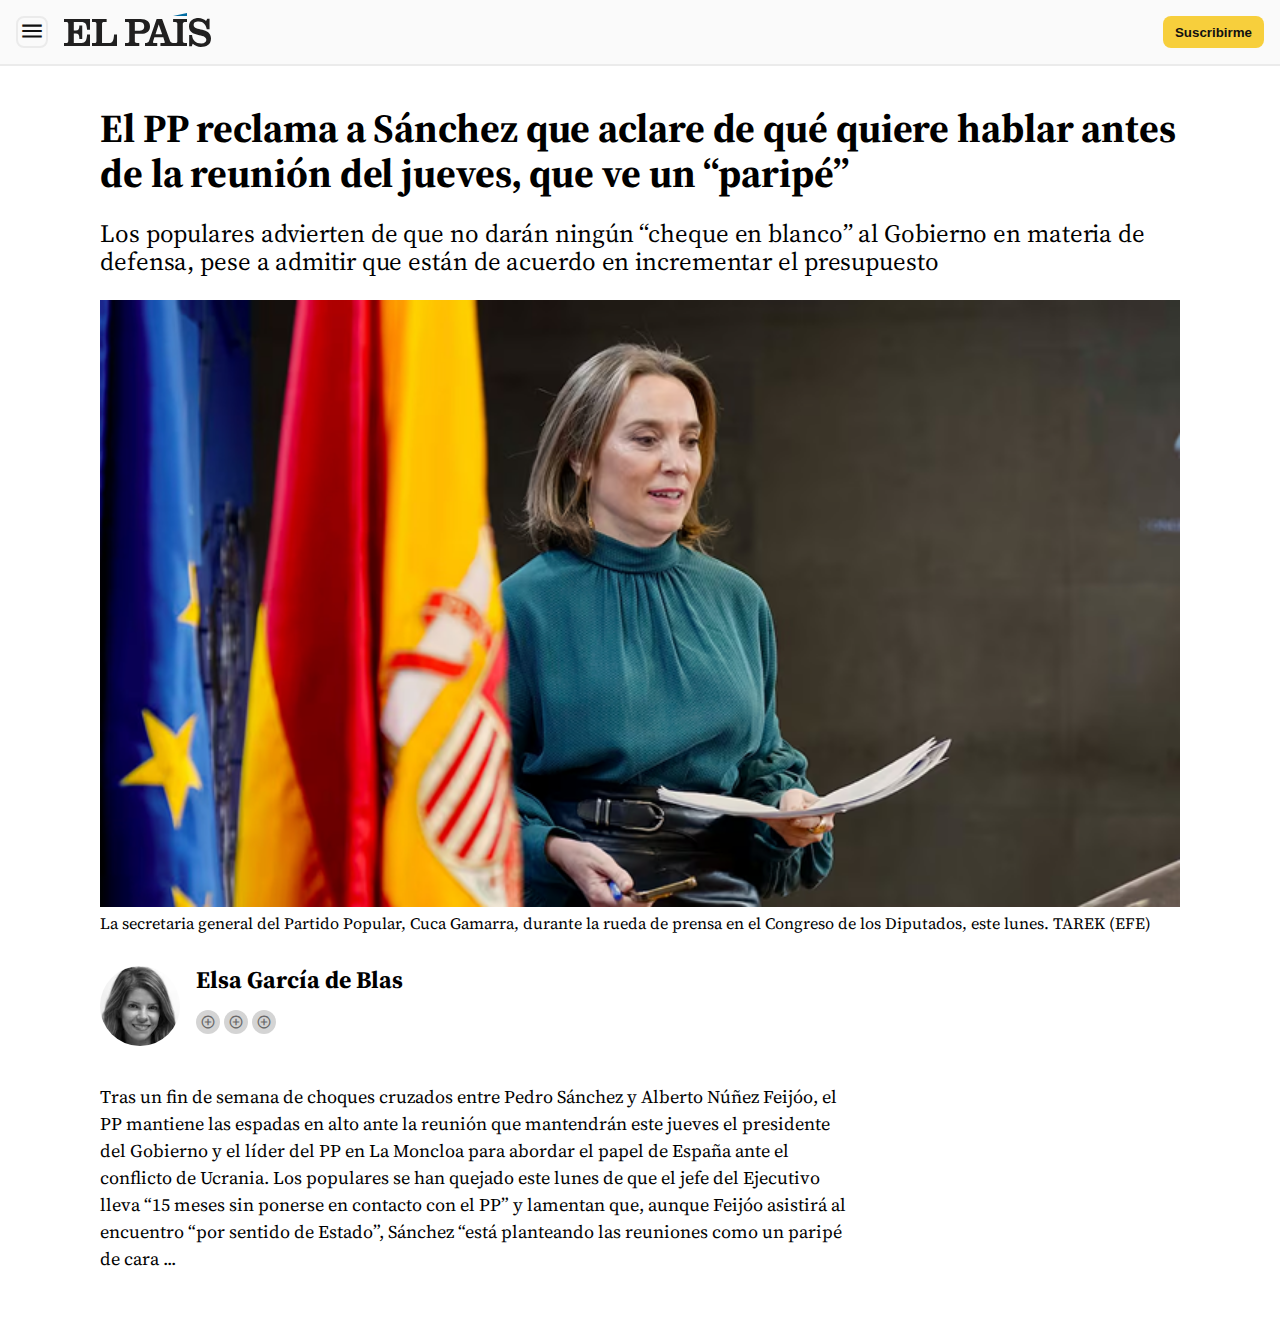
==== pages/pp-pide-sanchez-aclare-quiere-hablar.html @ 9c32c2e3 "Primer commit" ====
<!DOCTYPE html>
<html lang="en">
<head>
    <meta charset="UTF-8">
    <meta name="viewport" content="width=device-width, initial-scale=1.0">
    <title>El PP reclama a Sánchez que aclare de qué quiere hablar antes de la reunión del jueves, que ve un “paripé”</title>
    <link rel="stylesheet" href="/styles/global-styles.css">
    <link href="https://fonts.googleapis.com/css2?family=Material+Symbols+Outlined" rel="stylesheet" />
    <link rel="preconnect" href="https://fonts.googleapis.com">
<link rel="preconnect" href="https://fonts.gstatic.com" crossorigin>
<link href="https://fonts.googleapis.com/css2?family=Inter:ital,opsz,wght@0,14..32,100..900;1,14..32,100..900&family=Source+Serif+4:ital,opsz,wght@0,8..60,200..900;1,8..60,200..900&display=swap" rel="stylesheet">
</head>
<body>
    <header class="menu-container">
        <div class="menu-wraper">
            <nav class="menu-options">
                <button class="menu-button"><span class="material-symbols-outlined">
                    menu
                    </span></button>
                <div class="logo"><a href="../index.html"><img src="./../assets/images/el-pais.svg" alt=""></a></div>
            </nav>
            <button class="button-suscription" id="subscribeButton">
                Suscribirme
            </button>
        </div>
        
    </header>
    <div class="main-container">
        <article class="main-article-content">
            <h1 class="titulo">El PP reclama a Sánchez que aclare de qué quiere hablar antes de la reunión del jueves, que ve un “paripé”</h1>
            <h2 class="subtitulo">Los populares advierten de que no darán ningún “cheque en blanco” al Gobierno en materia de defensa, pese a admitir que están de acuerdo en incrementar el presupuesto</h2>
            <div class="img-container">
                <figure>
                    <img src="/assets/images/image-5.png" alt="La secretaria general del Partido Popular, Cuca Gamarra, durante la rueda de prensa en el Congreso de los Diputados, este lunes.">
                    <figcaption>La secretaria general del Partido Popular, Cuca Gamarra, durante la rueda de prensa en el Congreso de los Diputados, este lunes.
                        TAREK (EFE)</figcaption>
                </figure>
            </div>
            <div class="author">
                <div class="author--image-container">
                    <figure>
                        <img src="/assets/images/https___s3.amazonaws.com_arc-authors_prisa_5a503597-23c7-4203-ab6b-1daac1e42231.avif" alt="">
                    </figure>
                </div>
                <div class="author--data-container">
                    <p class="author--name">
                        Elsa García de Blas
                    </p>
                    <div class="publication-date">

                    </div>
                    <div class="author--social-links">
                        <a href=""><span class="material-symbols-outlined">
                            add_circle
                            </span></a>
                        <a href=""><span class="material-symbols-outlined">
                            add_circle
                            </span></a>
                        <a href=""><span class="material-symbols-outlined">
                                add_circle
                                </span></a>
                    </div>
                </div>
            </div>
            <div class="noticia--content">
                <div class="noticia--body">
                    <p>Tras un fin de semana de choques cruzados entre Pedro Sánchez y Alberto Núñez Feijóo, el PP mantiene las espadas en alto ante la reunión que mantendrán este jueves el presidente del Gobierno y el líder del PP en La Moncloa para abordar el papel de España ante el conflicto de Ucrania. Los populares se han quejado este lunes de que el jefe del Ejecutivo lleva “15 meses sin ponerse en contacto con el PP” y lamentan que, aunque Feijóo asistirá al encuentro “por sentido de Estado”, Sánchez “está planteando las reuniones como un paripé de cara ...</p>
                </div>

                <aside class="noticia--aside">

                </aside>
            </div>
        </article>
    </div>

    <div class="mask" id="maskModal">
        <div class="modal">
            <h3>Suscríbete al periódico</h3>
            <form>
                <label for="nombre">Nombre:</label><br>
                <input type="text" id="nombre" name="nombre" required><br><br>
                <label for="apellidos">Apellidos:</label><br>
                <input type="text" id="apellidos" name="apellidos" required><br><br>
                <label for="apellidos">Email:</label><br>
                <input type="email" id="email" name="email" required><br><br>
                <label for="password">Contraseña:</label><br>
                <input type="password" id="password" name="password" min="7" required><br><br>
                <div class="modal-footer">
                    
                    <button type="button" value="cancel" class="button-cancel"
                    id="cancelModal">Cancelar</button>
                    <button type="submit" value="Submit" class="button-suscription"
                    id="">Suscribirme</button>
                    
                </div>
              </form>
        </div>
    </div>
    
    <script>
        // Obtener el botón y la modal
        const subscribeButton = document.getElementById('subscribeButton');
        const maskModal = document.getElementById('maskModal');
        const cancelModal = document.getElementById('cancelModal');

        // Añadir evento click al botón
        subscribeButton.addEventListener('click', function() {
            maskModal.classList.add('display-modal');
        });

        cancelModal.addEventListener('click', function() {
            maskModal.classList.remove('display-modal');
        });

        console.log();
    </script>
</body>
</html>
---- styles/global-styles.css ----
*{
    padding: 0px;
    margin: 0px;
    box-sizing: border-box;
}

:root{
    --bg-white: ffffff;
    --tx-dark: #111111;
    --border-gray: 2px solid #ebebeb;
    --border-radius-8px: 8px;
    --border-radius-12px: 12px;
    --border-radius-16px: 16px;
    --color-yellow: #f7cf3c;
}

html{
    font-family: "Source Serif 4", serif;
    font-optical-sizing: auto;
    font-weight: 400;
     font-style: normal;
}

h1,h2,h3,h4,h5,h6,p, ol, ul{
    margin-bottom: 16px;
}

h1{
    font-size: 1.2rem;
}

h2{
    line-height: 100%;
    font-size: 24px;
}

p{
    line-height: 116%;
    font-size: 18px;
}

.menu-container{
    position:sticky;
    top:0;
    width: 100%;
    padding: 16px;
    background-color: #fafafa;
    border-bottom: var(--border-gray);
    /*box-shadow: 2px 2px 2px 1px rgb(0 0 0 / 20%);*/
}

.menu-wraper{
    margin: 0 auto;
    width: 100%;
    max-width: 1248px;
    display: flex;
    flex-direction: column;
    justify-content: space-between;
    align-content: center;
    gap: 16px;
}

nav.menu-options{
    display: flex;
    height:100%;
    flex-direction: row;
    justify-content: left;
    align-items: center;
    gap: 16px;
}

.menu-button{
    height: 32px;
    width: 32px;
    line-height: 32px;
    background-color: var(--bg-white);
    border: var(--border-gray);
    border-radius: var(--border-radius-8px);
    text-align: center;
    cursor: pointer;
}

.menu-button .material-symbols-outlined{
    font-size: 26px;
    color: var(--tx-dark);
}

.menu-options .logo{
    height: 24px;
    display: flex;
    flex-direction: row;
    justify-content: left;
    align-items: center;
    object-fit: contain;

}


.menu-options .logo img{
    max-height: 100%;
}

.button-suscription{
    border-radius: var(--border-radius-8px);
    background-color: var(--color-yellow);
    color: var(--tx-dark);
    padding: 8px 12px;
    border-style: none;
    font-weight: 600;
    cursor: pointer;
}

.button-suscription:hover{
    background-color: #e2bd35;
}

.button-suscription:active{
    background-color: #f7cf3c;
}

main.content{
    max-width: 1280px;
    margin: 0 auto;
    padding: 24px 4px;
}

div.cabecera{
    display: flex;
    flex-direction: column;
    gap:16px;
}

aside.titulares{
    padding-top: 8px;
}

div.titular{
    padding-top: 8px;
    order: -1;
}

aside.opinion{
    padding-top: 8px;
}

.card-titulares{
    display: flex;
    flex-direction: column;
    gap: 8px;
    margin: 0px 12px;
    padding: 12px 0px;
    border-bottom: var(--border-gray);
}

.card-titulares:last-child{
    border-bottom: none;
}

.metadata{
    color: #8b8b8b;
}

.card-titular{
    display: flex;
    flex-direction: column;
    gap: 8px;
    margin: 0px 12px;
    padding: 0px 0px 12px 0px;
    border-bottom: var(--border-gray);
}

.card-titular:last-child{
    border-bottom: var(--border-gray);
}

.card-titular .image{
    width: 100%;
    object-fit: contain;
}

.card-titular .image img{
    width: 100%;
    aspect-ratio: 16 / 9;

}

.section-title{
    font-style: italic;
    font-weight: 800;
    border-top: 6px solid #111111;
    border-bottom: 1px solid #111111;
    font-size: 32px;
    padding: 8px 12px;
    margin: 0px 12px 8px 12px;
}

.section-title::before{
    content: "";
    width: 90%;
    border-bottom: 4px solid #111111;
}

.card-opinion{
    display: flex;
    flex-direction: column;
    gap: 8px;
    margin: 0px 12px;
    padding: 12px 0px;
    border-bottom: var(--border-gray);
}

.card-opinion:last-child{
    border-bottom: none;
}

.card-opinion h2{
    font-style: italic;
}

hr.divider{
    margin: 16px 12px;
    height: 4px;
    background-color: #111111;
}

.ultimas-noticias{
    width: 100%;
    display: grid;
    grid-template-columns: repeat(1, 1fr);
    gap: 12px;
}

.card-ultimas-noticias{
    display: flex;
    flex-direction: column;
    gap: 8px;
    margin: 0px 12px 16px 12px;
    padding: 0px 0px 12px 0px;
}

.card-ultimas-noticias .image{
    width: 100%;
    object-fit: contain;
}

.card-ultimas-noticias .image img{
    width: 100%;
    aspect-ratio: 16 / 9;

}

div.mask{
    display:none;
    flex-direction: column;
    justify-content: center;
    align-items: center;
    position: fixed;
    left: 0;
    top: 0;
    z-index: 100;
    width: 100%;
    height: 100vh;
    background-color: rgba(0, 0, 0, .4);
}

div.mask.display-modal{
    display: flex;
}

.modal{
    display: flex;
    flex-direction: column;
    gap: 12px;
    background-color: #fff;
    border: var(--border-gray);
    padding:24px 32px;
    border-radius: 12px;
    max-width: 800px;
    min-width: 200px;
    min-height: 150px;
    margin: 32px;

}

.modal h3{
    font-size: 24px;
    margin-bottom: 16px;
}

input{
    font-family: sans-serif;
    min-width: 350px;
    border: 1px solid #bebebe;
    border-radius: 4px;
    height: 32px;
    padding: 2px 8px;
    font-size: 16px;
    color: #111111;
}

label{
    font-family: sans-serif;
    font-weight: 500;
    display: inline-block;
    margin-bottom: 4px;
}

.modal-footer{
    display: flex;
    flex-direction: row;
    gap: 16px;
    margin-top: 16px;
    justify-content: right;
    align-items: center;
}

.button-cancel{
    border-radius: var(--border-radius-8px);
    background-color: white;
    border: var(--border-gray);
    color: var(--tx-dark);
    padding: 8px 12px;
    font-weight: 600;
    cursor: pointer;
}

.button-cancel:hover{
    background-color: rgb(240, 240, 240);
}

/*ARTICLE*/

.main-container{
    display: flex;
    flex-direction: column;
    gap: 0;
    align-items: center;
    padding: 40px 16px;
}

.main-article-content{
    max-width: 1080px;
}

h1.titulo{
    font-size: 2.5rem;
    line-height: 112%;
    margin-bottom: 24px;
    letter-spacing: -.00625rem;
}

h2.subtitulo{
    font-size: 1.56rem;
    font-weight: 400;
    line-height: 112%;
    margin-bottom: 24px;
    letter-spacing: -.00625rem;
}

.img-container{
    width: 100%;
    margin-bottom: 32px;
}

.img-container figure{
    width: 100%;
    object-fit: contain;
}

.img-container figure img{
    width: 100%;
}

.author{
    display: flex;
    flex-direction: row;
    flex-wrap: wrap;
    gap: 16px;
    margin-bottom: 24px;
}

.author--image-container figure img{
    border-radius: 50%;
    width: 80px;
    height: 80px;
}

.author--name{
    font-size: 1.5rem;
    font-weight: 700;
}

.publication-date{

}

.author--social-links{
    margin-bottom: 24px;
}

.author--social-links a{
    display: inline-block;
    width: 24px;
    height: 24px;
    border-radius: 50%;
    background-color: #d4d4d4;
    text-align: center;
}

.author--social-links a span{
    font-size: 1rem;
    line-height: 24px;
    color: dimgray;
}

.social-button{

}


.noticia--content{
    display: flex;
    flex-wrap: wrap;

}

.noticia--body{
    width: 70%;
}

.noticia--body p{
    line-height: 150%;
}

.noticia--aside{
    width: 30%;
}

@media only screen and (min-width:650px){
    .ultimas-noticias{
        grid-template-columns: repeat(2, 1fr);
    }
}

@media only screen and (min-width: 1000px){
    .menu-wraper{
        flex-direction: row;
    }

    div.cabecera{
        flex-direction: row;
        gap: 12px;
    }

    aside.titulares{
        max-width: 20%;
    }

    div.titular{
        width: 60%;
        order: 0;
    }

    div.card-titular:last-child{
        border-bottom: none;
    }

    aside.opinion{
        width: 20%;
    }

    .ultimas-noticias{
        grid-template-columns: repeat(4, 1fr);
    }

    .card-titulares:last-child{
        border-bottom: none;
    }

}
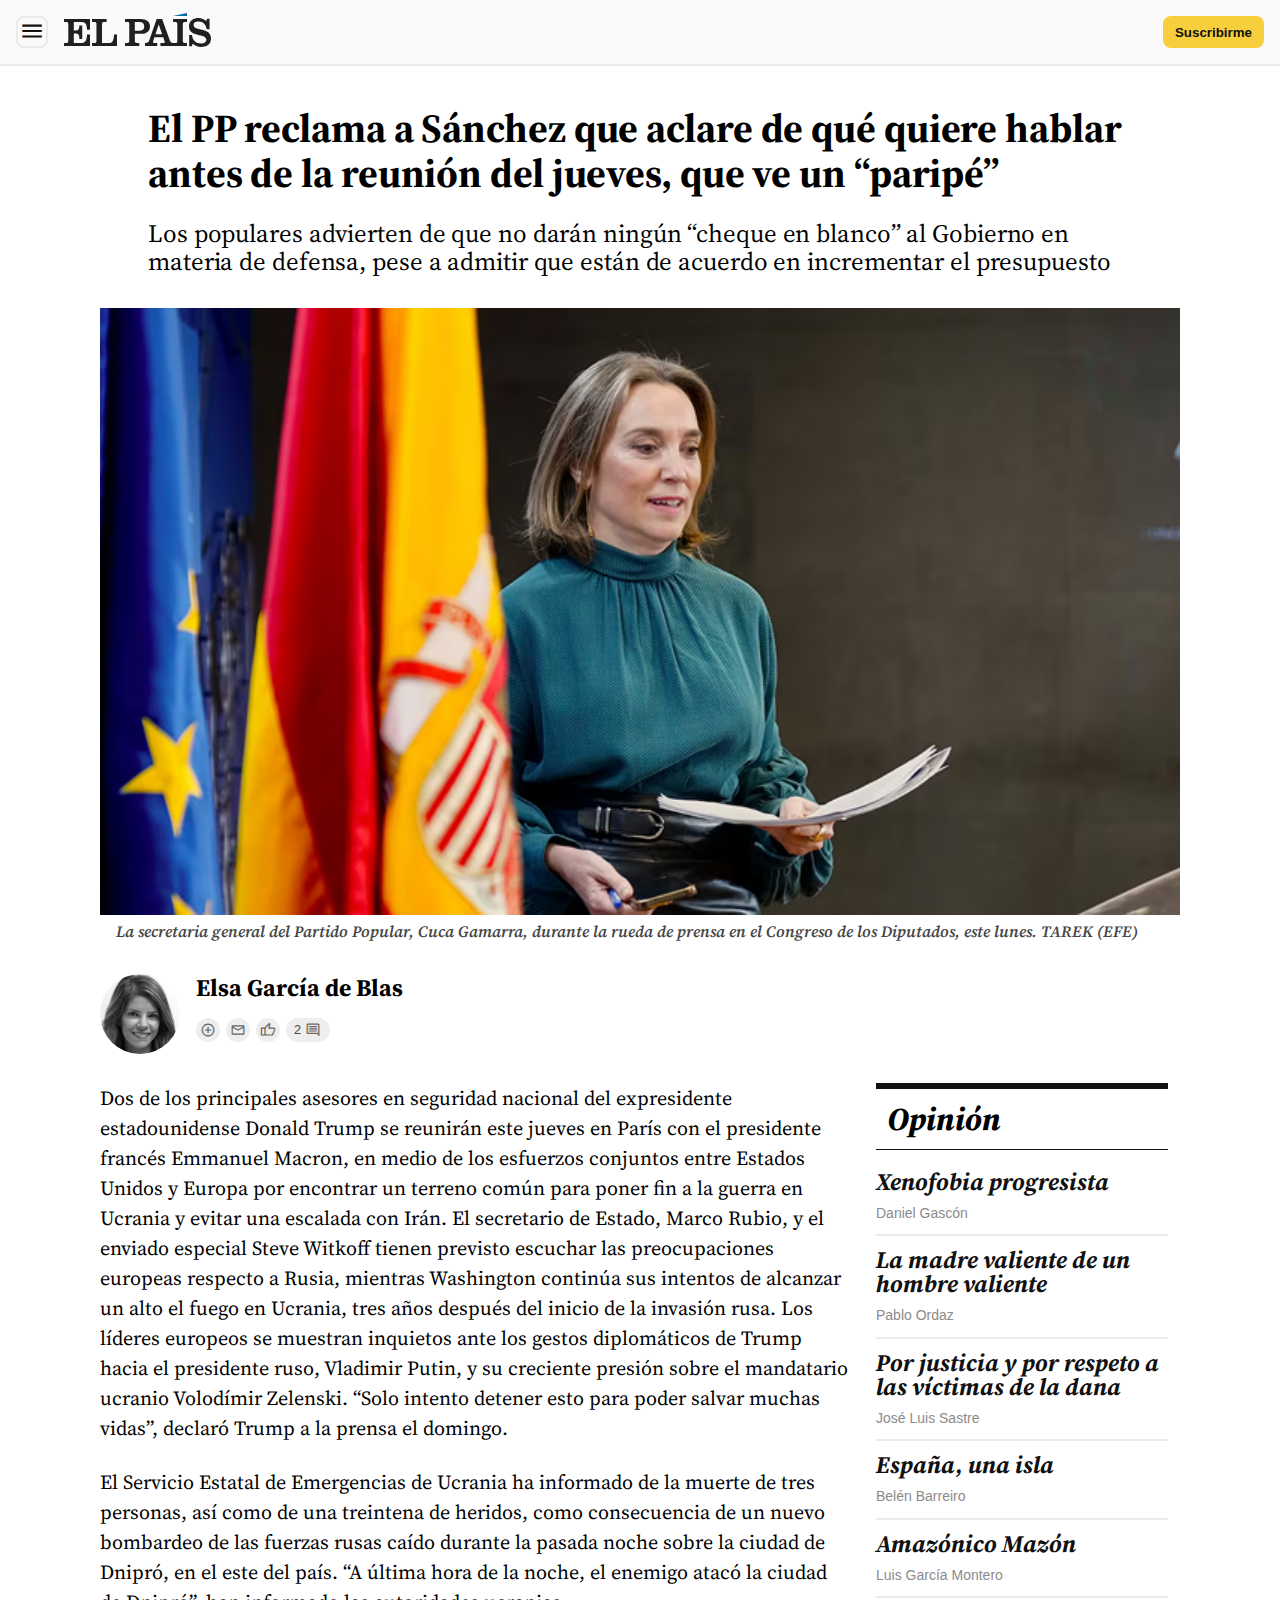
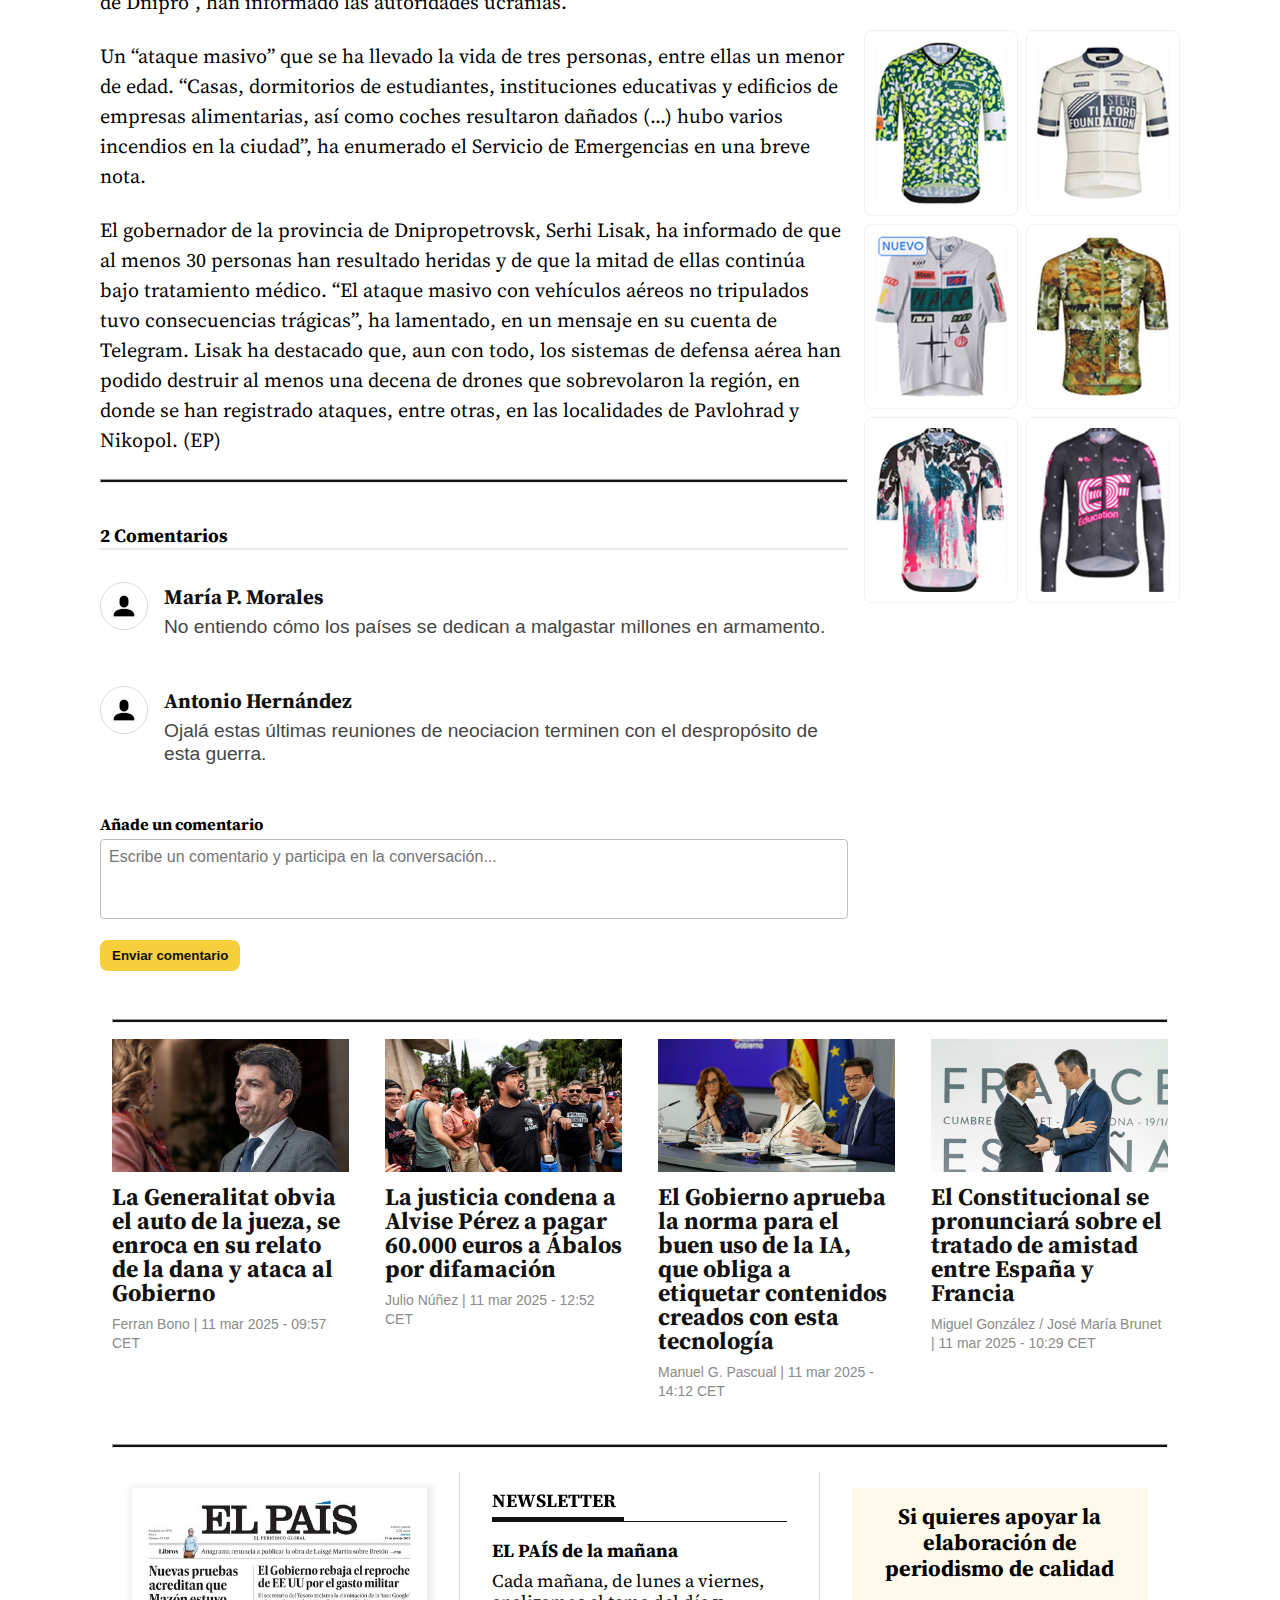
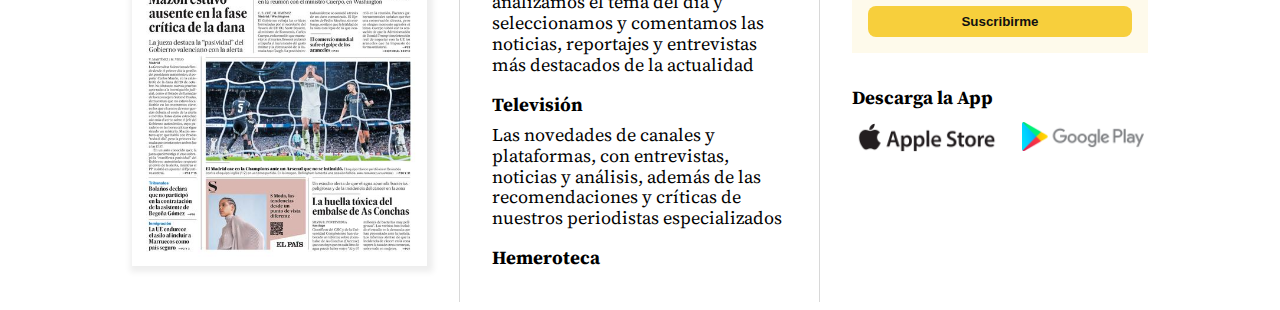
==== commit 0b787790: "Add files via upload" ====
--- a/pages/pp-pide-sanchez-aclare-quiere-hablar.html
+++ b/pages/pp-pide-sanchez-aclare-quiere-hablar.html
@@ -23,12 +23,13 @@
                 Suscribirme
             </button>
         </div>
-        
     </header>
     <div class="main-container">
         <article class="main-article-content">
-            <h1 class="titulo">El PP reclama a Sánchez que aclare de qué quiere hablar antes de la reunión del jueves, que ve un “paripé”</h1>
-            <h2 class="subtitulo">Los populares advierten de que no darán ningún “cheque en blanco” al Gobierno en materia de defensa, pese a admitir que están de acuerdo en incrementar el presupuesto</h2>
+            <div class="text-wraper">
+                <h1 class="titulo">El PP reclama a Sánchez que aclare de qué quiere hablar antes de la reunión del jueves, que ve un “paripé”</h1>
+                <h2 class="subtitulo">Los populares advierten de que no darán ningún “cheque en blanco” al Gobierno en materia de defensa, pese a admitir que están de acuerdo en incrementar el presupuesto</h2>
+            </div>
             <div class="img-container">
                 <figure>
                     <img src="/assets/images/image-5.png" alt="La secretaria general del Partido Popular, Cuca Gamarra, durante la rueda de prensa en el Congreso de los Diputados, este lunes.">
@@ -50,30 +51,188 @@
 
                     </div>
                     <div class="author--social-links">
-                        <a href=""><span class="material-symbols-outlined">
+                        <a href="#"><span class="material-symbols-outlined">
                             add_circle
                             </span></a>
-                        <a href=""><span class="material-symbols-outlined">
-                            add_circle
+                        <a href="#"><span class="material-symbols-outlined">
+                            mail
                             </span></a>
-                        <a href=""><span class="material-symbols-outlined">
-                                add_circle
-                                </span></a>
+                        <a href="#"><span class="material-symbols-outlined">
+                            thumb_up
+                            </span></a>
+                        <a href="#comments" class="comments-icon-link">
+                            <span class="comments-count">2</span>
+                            <span class="material-symbols-outlined">
+                                comment
+                                </span>
+                        </a>
                     </div>
                 </div>
             </div>
             <div class="noticia--content">
                 <div class="noticia--body">
-                    <p>Tras un fin de semana de choques cruzados entre Pedro Sánchez y Alberto Núñez Feijóo, el PP mantiene las espadas en alto ante la reunión que mantendrán este jueves el presidente del Gobierno y el líder del PP en La Moncloa para abordar el papel de España ante el conflicto de Ucrania. Los populares se han quejado este lunes de que el jefe del Ejecutivo lleva “15 meses sin ponerse en contacto con el PP” y lamentan que, aunque Feijóo asistirá al encuentro “por sentido de Estado”, Sánchez “está planteando las reuniones como un paripé de cara ...</p>
+                    <p>Dos de los principales asesores en seguridad nacional del expresidente estadounidense Donald Trump se reunirán este jueves en París con el presidente francés Emmanuel Macron, en medio de los esfuerzos conjuntos entre Estados Unidos y Europa por encontrar un terreno común para poner fin a la guerra en Ucrania y evitar una escalada con Irán. El secretario de Estado, Marco Rubio, y el enviado especial Steve Witkoff tienen previsto escuchar las preocupaciones europeas respecto a Rusia, mientras Washington continúa sus intentos de alcanzar un alto el fuego en Ucrania, tres años después del inicio de la invasión rusa. Los líderes europeos se muestran inquietos ante los gestos diplomáticos de Trump hacia el presidente ruso, Vladimir Putin, y su creciente presión sobre el mandatario ucranio Volodímir Zelenski. “Solo intento detener esto para poder salvar muchas vidas”, declaró Trump a la prensa el domingo.</p>
+                    <p>El Servicio Estatal de Emergencias de Ucrania ha informado de la muerte de tres personas, así como de una treintena de heridos, como consecuencia de un nuevo bombardeo de las fuerzas rusas caído durante la pasada noche sobre la ciudad de Dnipró, en el este del país. “A última hora de la noche, el enemigo atacó la ciudad de Dnipró”, han informado las autoridades ucranias.</p>
+                    <p>Un “ataque masivo” que se ha llevado la vida de tres personas, entre ellas un menor de edad. “Casas, dormitorios de estudiantes, instituciones educativas y edificios de empresas alimentarias, así como coches resultaron dañados (...) hubo varios incendios en la ciudad”, ha enumerado el Servicio de Emergencias en una breve nota.</p>
+                    <p>El gobernador de la provincia de Dnipropetrovsk, Serhi Lisak, ha informado de que al menos 30 personas han resultado heridas y de que la mitad de ellas continúa bajo tratamiento médico. “El ataque masivo con vehículos aéreos no tripulados tuvo consecuencias trágicas”, ha lamentado, en un mensaje en su cuenta de Telegram. Lisak ha destacado que, aun con todo, los sistemas de defensa aérea han podido destruir al menos una decena de drones que sobrevolaron la región, en donde se han registrado ataques, entre otras, en las localidades de Pavlohrad y Nikopol. (EP)</p>
+                    <hr class="divider" style="margin: 16px 0;">
+                    <section id="comments" class="comments-section">
+                        <h3 class="comments--title">2 Comentarios</h3>
+                        <div class="comment-item">
+                            <div class="comment-avatar">
+                                <img src="../assets/images/avatar-default.jpg" alt="">
+                            </div>
+                            <div class="comment-content">
+                                <div class="comment--user-name">María P. Morales</div>
+                                <p>No entiendo cómo los países se dedican a malgastar millones en armamento.</p>
+                            </div>
+                        </div>
+                        <div class="comment-item">
+                            <div class="comment-avatar">
+                                <img src="../assets/images/avatar-default.jpg" alt="">
+                            </div>
+                            <div class="comment-content">
+                                <div class="comment--user-name">Antonio Hernández</div>
+                                <p>Ojalá estas últimas reuniones de neociacion terminen con el despropósito de esta guerra.</p>
+                            </div>
+                        </div>
+                        <form action="" class="comment-form">
+                            <label for="">Añade un comentario</label>
+                            <textarea rows="3" wrap="soft" placeholder="Escribe un comentario y participa en la conversación..." class="comment-input"></textarea>
+                            <button class="button-suscription" id="subscribeButton">
+                                Enviar comentario
+                            </button>
+                        </form>
+                    </section>
                 </div>
 
                 <aside class="noticia--aside">
-
+                    <div class="section-title">
+                        Opinión
+                    </div>
+                    <div class="card-opinion">
+                        <h2><a href="/pages/pp-pide-sanchez-aclare-quiere-hablar.html">Xenofobia progresista</a></h2>
+                        <div class="metadata">
+                            Daniel Gascón
+                        </div>
+                    </div>
+                    <div class="card-opinion">
+                        <h2><a href="/pages/pp-pide-sanchez-aclare-quiere-hablar.html">La madre valiente de un hombre valiente</a></h2>
+                        <div class="metadata">
+                            Pablo Ordaz
+                        </div>
+                    </div>
+                    <div class="card-opinion">
+                        <h2><a href="/pages/pp-pide-sanchez-aclare-quiere-hablar.html">Por justicia y por respeto a las víctimas de la dana</a></h2>
+                        <div class="metadata">
+                            José Luis Sastre
+                        </div>
+                    </div>
+                    <div class="card-opinion">
+                        <h2><a href="/pages/pp-pide-sanchez-aclare-quiere-hablar.html">España, una isla</a></h2>
+                        <div class="metadata">
+                            Belén Barreiro
+                        </div>
+                    </div>
+                    <div class="card-opinion">
+                        <h2><a href="/pages/pp-pide-sanchez-aclare-quiere-hablar.html">Amazónico Mazón</a></h2>
+                        <div class="metadata">
+                            Luis García Montero
+                        </div>
+                    </div>
+                    <div class="aside--ads-banner">
+                        <div class="ad-banner-card"><img src="../assets/images/ad-item-01.png" alt=""></div>
+                        <div class="ad-banner-card"><img src="../assets/images/ad-item-02.png" alt=""></div>
+                        <div class="ad-banner-card"><img src="../assets/images/ad-item-03.png" alt=""></div>
+                        <div class="ad-banner-card"><img src="../assets/images/ad-item-04.png" alt=""></div>
+                        <div class="ad-banner-card"><img src="../assets/images/ad-item-05.png" alt=""></div>
+                        <div class="ad-banner-card"><img src="../assets/images/ad-item-06.png" alt=""></div>
+                    </div>
                 </aside>
-            </div>
+                
+            </div>
+            <hr class="divider">
+            <div class="ultimas-noticias">
+                <div class="card-ultimas-noticias">
+                    <div class="image">
+                        <a href="/pages/pp-pide-sanchez-aclare-quiere-hablar.html"><img src="../assets/images/image-6.jpg" alt=""></a>
+                    </div>
+                    <h2><a href="/pages/pp-pide-sanchez-aclare-quiere-hablar.html">La Generalitat obvia el auto de la jueza, se enroca en su relato de la dana y ataca al Gobierno</a></h2>
+                    <div class="metadata">Ferran Bono | 11 mar 2025 - 09:57 CET</div>
+                </div>
+    
+                <div class="card-ultimas-noticias">
+                    <div class="image">
+                        <a href="/pages/pp-pide-sanchez-aclare-quiere-hablar.html"><img src="../assets/images/image-7.jpg" alt=""></a>
+                    </div>
+                    <h2><a href="/pages/pp-pide-sanchez-aclare-quiere-hablar.html">La justicia condena a Alvise Pérez a pagar 60.000 euros a Ábalos por difamación</a></h2>
+                    <div class="metadata">Julio Núñez | 11 mar 2025 - 12:52 CET</div>
+                </div>
+    
+                <div class="card-ultimas-noticias">
+                    <div class="image">
+                        <a href="/pages/pp-pide-sanchez-aclare-quiere-hablar.html"><img src="../assets/images/image-8.jpg" alt=""></a>
+                    </div>
+                    <h2><a href="/pages/pp-pide-sanchez-aclare-quiere-hablar.html">El Gobierno aprueba la norma para el buen uso de la IA, que obliga a etiquetar contenidos creados con esta tecnología</a></h2>
+                    <div class="metadata">Manuel G. Pascual | 11 mar 2025 - 14:12 CET</div>
+                </div>
+    
+                <div class="card-ultimas-noticias">
+                    <div class="image">
+                        <a href="/pages/pp-pide-sanchez-aclare-quiere-hablar.html"><img src="../assets/images/image-9.jpg" alt=""></a>
+                    </div>
+                    <h2><a href="/pages/pp-pide-sanchez-aclare-quiere-hablar.html">El Constitucional se pronunciará sobre el tratado de amistad entre España y Francia</a></h2>
+                    <div class="metadata">Miguel González / José María Brunet | 11 mar 2025 - 10:29 CET</div>
+                </div>
+            </div>
+            <hr class="divider">
         </article>
+        
     </div>
-
+    
+    <footer class="footer-wraper">
+        <div class="footer">
+            <div class="footer-column"><img src="../assets/images/img-portada.jpg" alt=""></div>
+            <div class="footer-column">
+                <h3 class="newsletter-footer-title">NEWSLETTER</h3>
+                <div class="footer-menu-box">
+                    <h3>EL PAÍS de la mañana</h3>
+                    <p>Cada mañana, de lunes a viernes, analizamos el tema del día y seleccionamos y comentamos las noticias, reportajes y entrevistas más destacados de la actualidad</p>
+                </div>
+                <div class="footer-menu-box">
+                    <h3>Televisión</h3>
+                    <p>Las novedades de canales y plataformas, con entrevistas, noticias y análisis, además de las recomendaciones y críticas de nuestros periodistas especializados</p>
+                </div>
+                <div class="footer-menu-box">
+                    <h3>Hemeroteca</h3>
+                </div>
+            </div>
+            <div class="footer-column">
+                <div class="suscripcion-card">
+                    <p class="suscripcion-card--titulo">Si quieres apoyar la elaboración de periodismo de calidad</p>
+                    <button class="button-suscription" id="subscribeButton">
+                        Suscribirme
+                    </button>
+                </div>
+                <div class="footer-menu-box">
+                    <h3>Descarga la App</h3>
+                    <div class="app-icons-wrapper">
+                        <div class="app-logo">
+                           <img src="../assets/images/Apple_Store.png" alt=""> 
+                        </div>
+                        <div class="app-logo">
+                            <img src="../assets/images/google-play.png" alt=""> 
+                         </div>
+                    </div>
+                </div>
+            </div>
+        </div>
+    </footer>
+    
+
+    <!------------------------
+         Modal suscripción
+    ------------------------->
     <div class="mask" id="maskModal">
         <div class="modal">
             <h3>Suscríbete al periódico</h3>
--- a/styles/global-styles.css
+++ b/styles/global-styles.css
@@ -1,3 +1,8 @@
+/******************************
+DEFAULT STYLES USED FOR MOBILE 
+    MOBILE FIRST STYLES
+******************************/
+
 *{
     padding: 0px;
     margin: 0px;
@@ -7,6 +12,8 @@
 :root{
     --bg-white: ffffff;
     --tx-dark: #111111;
+    --tx-medium: #464646;
+    --bg-l-gray: #f1f1f1;
     --border-gray: 2px solid #ebebeb;
     --border-radius-8px: 8px;
     --border-radius-12px: 12px;
@@ -18,7 +25,9 @@
     font-family: "Source Serif 4", serif;
     font-optical-sizing: auto;
     font-weight: 400;
-     font-style: normal;
+    font-style: normal;
+    scroll-behavior: smooth;
+    scroll-padding-top: 80px;
 }
 
 h1,h2,h3,h4,h5,h6,p, ol, ul{
@@ -37,6 +46,22 @@
 p{
     line-height: 116%;
     font-size: 18px;
+}
+
+a{
+    text-decoration: none;
+    color: var(--tx-dark);
+}
+
+figcaption{
+    font-style: italic;
+    font-weight: 600;
+    color: var(--tx-medium);
+    padding: 0 16px;
+}
+
+input{
+    width: 100%;
 }
 
 .menu-container{
@@ -156,7 +181,14 @@
     border-bottom: none;
 }
 
+.card-titulares h2{
+    margin-bottom: 4px;
+}
+
 .metadata{
+    font-family: sans-serif;
+    font-size: 0.875rem;
+    line-height: 132%;
     color: #8b8b8b;
 }
 
@@ -171,6 +203,10 @@
 
 .card-titular:last-child{
     border-bottom: var(--border-gray);
+}
+
+.card-titular h2{
+    margin-bottom: 4px;
 }
 
 .card-titular .image{
@@ -215,6 +251,7 @@
 
 .card-opinion h2{
     font-style: italic;
+    margin-bottom: 2px;
 }
 
 hr.divider{
@@ -236,6 +273,10 @@
     gap: 8px;
     margin: 0px 12px 16px 12px;
     padding: 0px 0px 12px 0px;
+}
+
+.card-ultimas-noticias h2{
+    margin-bottom: 2px;
 }
 
 .card-ultimas-noticias .image{
@@ -335,11 +376,15 @@
     flex-direction: column;
     gap: 0;
     align-items: center;
-    padding: 40px 16px;
+    padding: 40px 16px 0px 16px;
 }
 
 .main-article-content{
     max-width: 1080px;
+}
+
+.text-wraper{
+    margin: 0 16px;
 }
 
 h1.titulo{
@@ -359,7 +404,7 @@
 
 .img-container{
     width: 100%;
-    margin-bottom: 32px;
+    margin: 32px 0;
 }
 
 .img-container figure{
@@ -395,7 +440,11 @@
 }
 
 .author--social-links{
-    margin-bottom: 24px;
+    display: flex;
+    flex-direction: row;
+    gap: 6px;
+    height: 24px;
+    margin-bottom: 16px;
 }
 
 .author--social-links a{
@@ -403,7 +452,7 @@
     width: 24px;
     height: 24px;
     border-radius: 50%;
-    background-color: #d4d4d4;
+    background-color: #eeeeee;
     text-align: center;
 }
 
@@ -413,35 +462,265 @@
     color: dimgray;
 }
 
-.social-button{
-
-}
-
+a.comments-icon-link{
+    display: flex;
+    flex-wrap: nowrap;
+    align-content: center;
+    align-items: flex-end;
+    gap: 4px;
+    margin-bottom: 24px;
+    min-width: 44px;
+    height: 24px;
+    border-radius: 12px;
+    background-color: #eeeeee;
+    padding: 0 8px;
+}
+
+a span.comments-count{
+    display: inline-block;
+    font-family: sans-serif;
+    align-self: center;
+    font-size: 0.8rem;
+    line-height: 24px;
+
+    margin: 0;
+    color: var(--tx-medium);
+}
 
 .noticia--content{
     display: flex;
+    flex-direction: column;
     flex-wrap: wrap;
-
+    gap: 16px;
 }
 
 .noticia--body{
-    width: 70%;
+    width: 100%;
 }
 
 .noticia--body p{
+    font-size: 1.25rem;
     line-height: 150%;
+    margin-bottom: 24px;
 }
 
 .noticia--aside{
-    width: 30%;
-}
-
-@media only screen and (min-width:650px){
+    width: 100%;
+    display: flex;
+    flex-flow: column nowrap;
+}
+
+.aside--ads-banner{
+    display: grid;
+    grid-template-columns: repeat(3, auto);
+    grid-template-rows: repeat(2, auto);
+    gap: 8px;
+    justify-content: center;
+    align-items: center;
+    justify-items: center;
+    border-radius: 8px;
+    margin: 32px 0;
+}
+
+.ad-banner-card{
+    display: flex;
+    justify-content: center;
+    align-items: center;
+    border: 1px solid var(--bg-l-gray);
+    border-radius: 8px;
+    width: 100%;
+    height: 100%;
+    overflow: hidden;
+    padding: 4px;
+}
+
+.ad-banner-card img{
+    max-width: 100%;
+    max-height: 100%;
+    object-fit: contain;
+    width: auto;
+    height: auto;
+}
+
+/*******
+COMMENTS
+********/
+.comments--title{
+    border-bottom: var(--border-gray);
+    margin-top: 40px;
+    margin-bottom: 32px;
+}
+
+.comment-item{
+    display: flex;
+    flex-flow: row wrap;
+    gap: 16px;
+    margin-bottom: 24px;
+}
+
+.comment-avatar{
+    width: 48px;
+    height: 48px;
+    overflow: hidden;
+    border-radius: 50%;
+    border: 1px solid #d6d6d6;
+}
+
+.comment-avatar img{
+    max-width: 100%;
+    max-height: 100%;
+    object-fit: cover;
+}
+
+.comment-content{
+    width: calc(100% - 64px);
+}
+
+.comment-content p{
+    font-size: 1.2rem;
+    line-height: 120%;
+    font-family: sans-serif;
+    color: #464646;
+}
+
+.comment--user-name{
+    font-size: 1.3rem;
+    color: #111111;
+    font-weight: 700;
+    margin-bottom: 4px;
+}
+
+.comment-form{
+    margin-bottom: 32px;
+}
+
+.comment-form label{
+    width: 100%;
+    font-family: inherit;
+    font-weight: 700;
+}
+
+textarea.comment-input{
+    font-family: sans-serif;
+    min-width: 350px;
+    border: 1px solid #bebebe;
+    border-radius: 4px;
+    height: 32px;
+    padding: 8px 8px;
+    font-size: 16px;
+    color: #111111;
+    width: 100%;
+    height: 5rem;
+    margin-bottom: 16px;
+    resize: none;
+}
+
+/************
+    FOOTER
+*************/
+.footer-wraper{
+    display: flex;
+    flex-direction: column;
+    gap: 0;
+    align-items: center;
+    padding: 8px 16px;
+}
+
+.footer{
+    display: flex;
+    flex-flow: column nowrap;
+    gap: 0;
+    width: 100%;
+    max-width: 1080px;
+}
+
+.footer-column{
+    padding: 16px 32px;
+    width: 100%;
+}
+
+.footer-column img{
+    max-width: 100%;
+    max-height: 100%;
+    object-fit: contain;
+    /* offset-x | offset-y | blur-radius | spread-radius | color */
+    box-shadow: 2px 2px 6px 4px rgba(0, 0, 0, 0.07);
+}
+
+.footer-column h3{
+    margin-bottom: 8px;
+}
+
+h3.newsletter-footer-title{
+    position: relative;
+    padding: 0px 0px 8px 0;
+    border-bottom: 1px solid #111111;
+    margin-bottom: 16px;
+}
+
+h3.newsletter-footer-title::after{
+    content: "";
+    height: 4px;
+    width: 132px;
+    position: absolute;
+    bottom: 0;
+    left: 0;
+    background: #111111;
+}
+
+.suscripcion-card{
+    display: flex;
+    flex-flow: column nowrap;
+    align-content: center;
+    justify-content: center;
+    background-color: rgba(247, 207, 60, 0.1);
+    padding: 16px;
+    margin-bottom: 32px;
+}
+
+.suscripcion-card--titulo{
+    font-weight: 700;
+    font-size: 1.4rem;
+    text-align: center;
+    margin-bottom: 24px;
+}
+
+.app-icons-wrapper{
+    display: flex;
+    flex-flow: row  nowrap;
+    gap: 16px;
+}
+
+.app-logo{
+    padding: 4px;
+}
+
+.app-logo img{
+    object-fit: contain;
+    box-shadow: none;
+}
+
+/*** TABLETS ***/
+@media only screen and (min-width:650px) and (max-width:999px){
     .ultimas-noticias{
         grid-template-columns: repeat(2, 1fr);
     }
-}
-
+
+    .text-wraper{
+        margin: 0 24px;
+    }
+
+    .footer{
+        flex-flow: row wrap;
+    }
+
+    .footer-column{
+        width: 50%;
+        border-right: none;
+    }
+}
+
+/*** ESCRITORIO ***/
 @media only screen and (min-width: 1000px){
     .menu-wraper{
         flex-direction: row;
@@ -465,6 +744,10 @@
         border-bottom: none;
     }
 
+    .text-wraper{
+        margin: 0 48px;
+    }
+
     aside.opinion{
         width: 20%;
     }
@@ -477,4 +760,41 @@
         border-bottom: none;
     }
 
+    .noticia--content{
+        display: flex;
+        flex-direction: row;
+        flex-wrap: wrap;
+    }
+
+    .noticia--body{
+        width: calc(70% - 8px);
+    }
+    
+    .noticia--aside{
+        width: calc(30% - 8px);
+    }
+
+    .aside--ads-banner{
+        grid-template-columns: repeat(2, auto);
+        grid-template-rows: repeat(3, auto);
+    }
+
+    .footer{
+        flex-flow: row wrap;
+    }
+
+    .footer-column{
+        width: 33.333%;
+        border-right: 1px solid #d8d8d8;
+    }
+
+    .footer-column:last-of-type{
+        border-right: none;
+    }
+
+    .footer-menu-box:last-of-type{
+        border-bottom: none;
+        margin-bottom: 16px;
+    }
+
 }